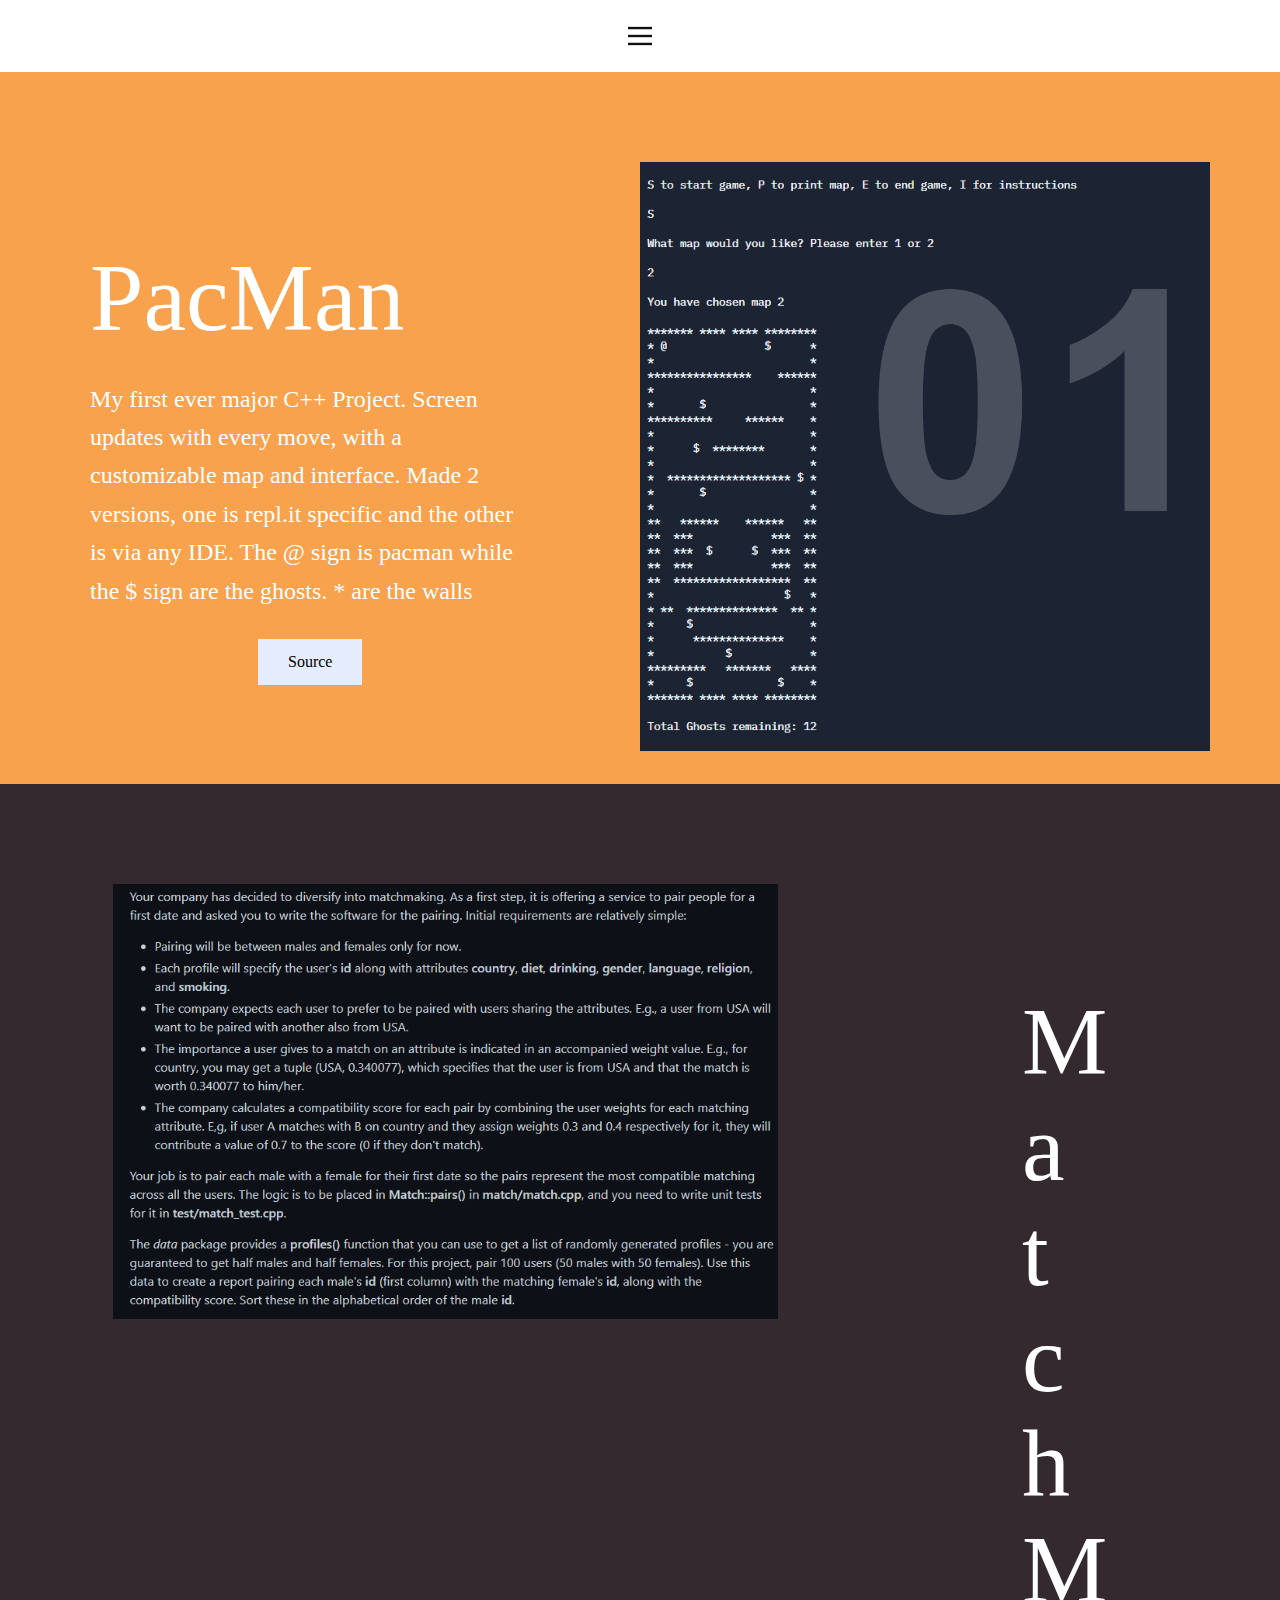
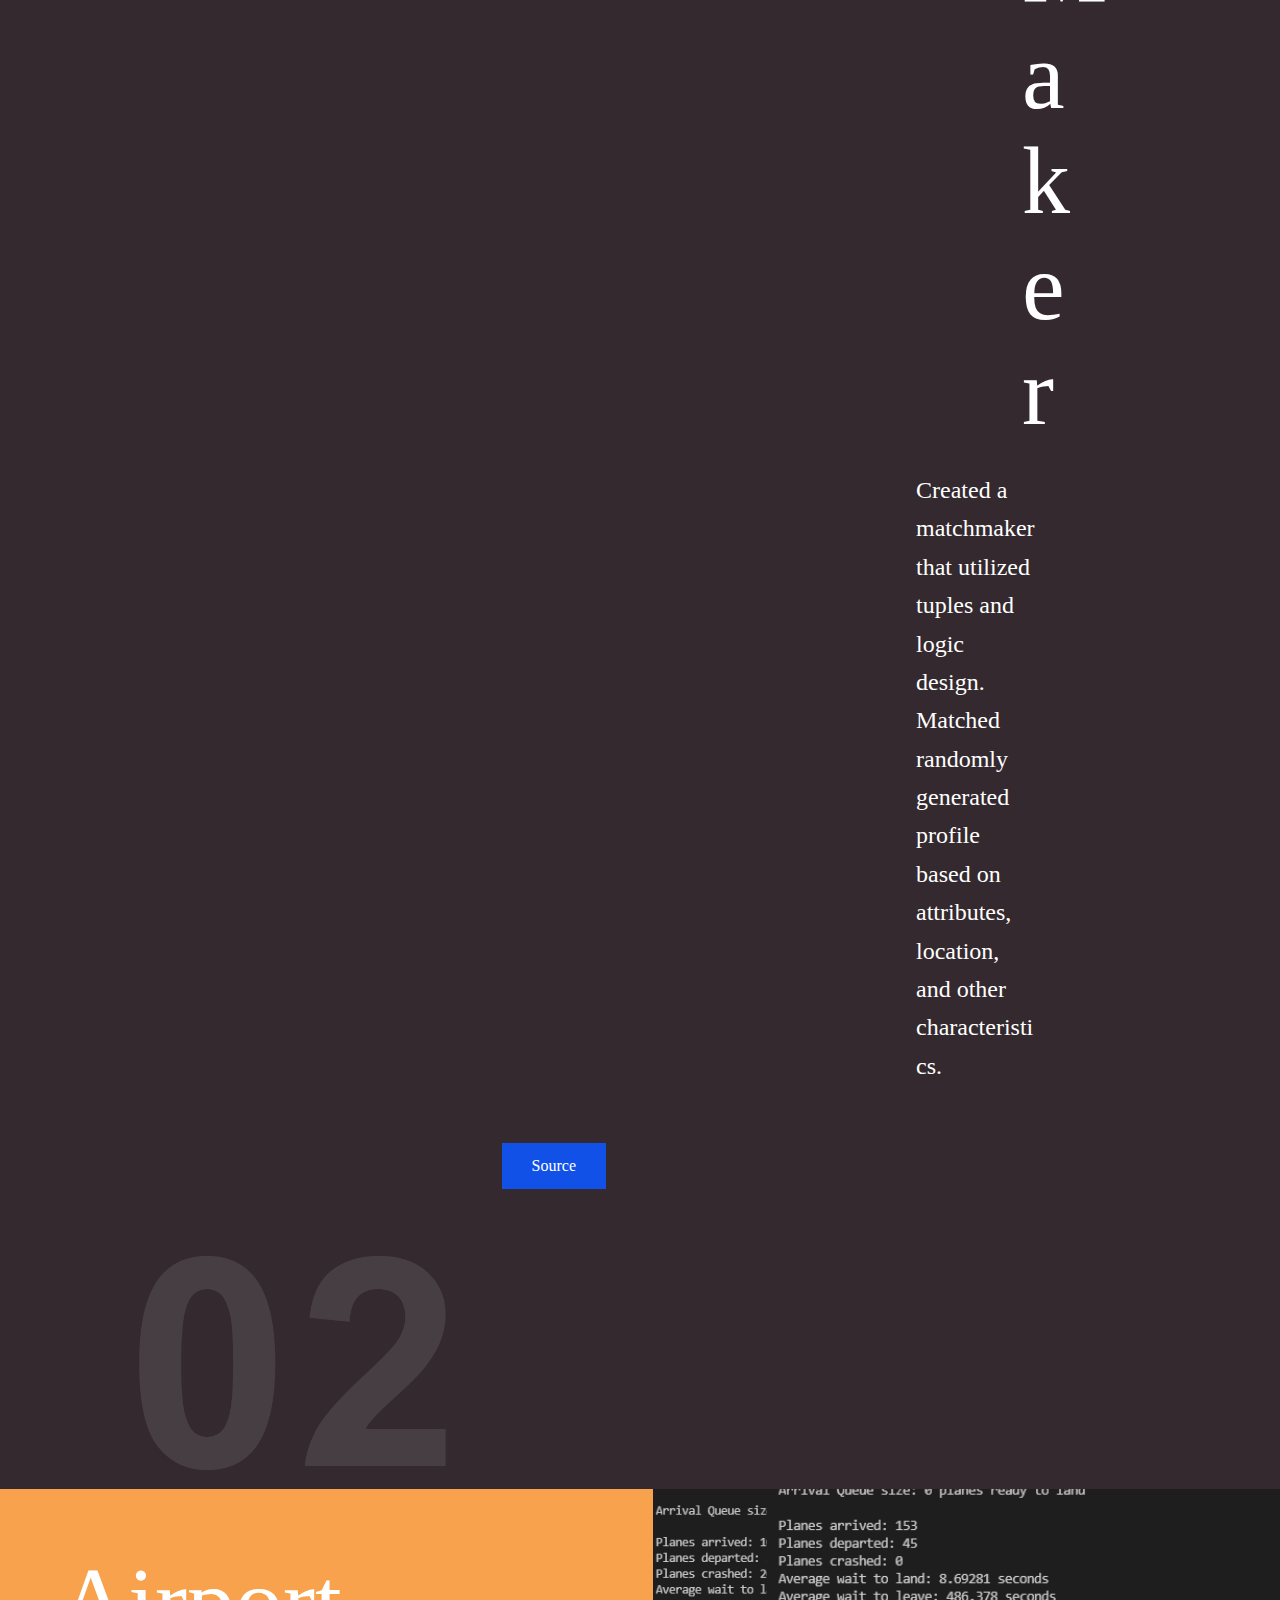
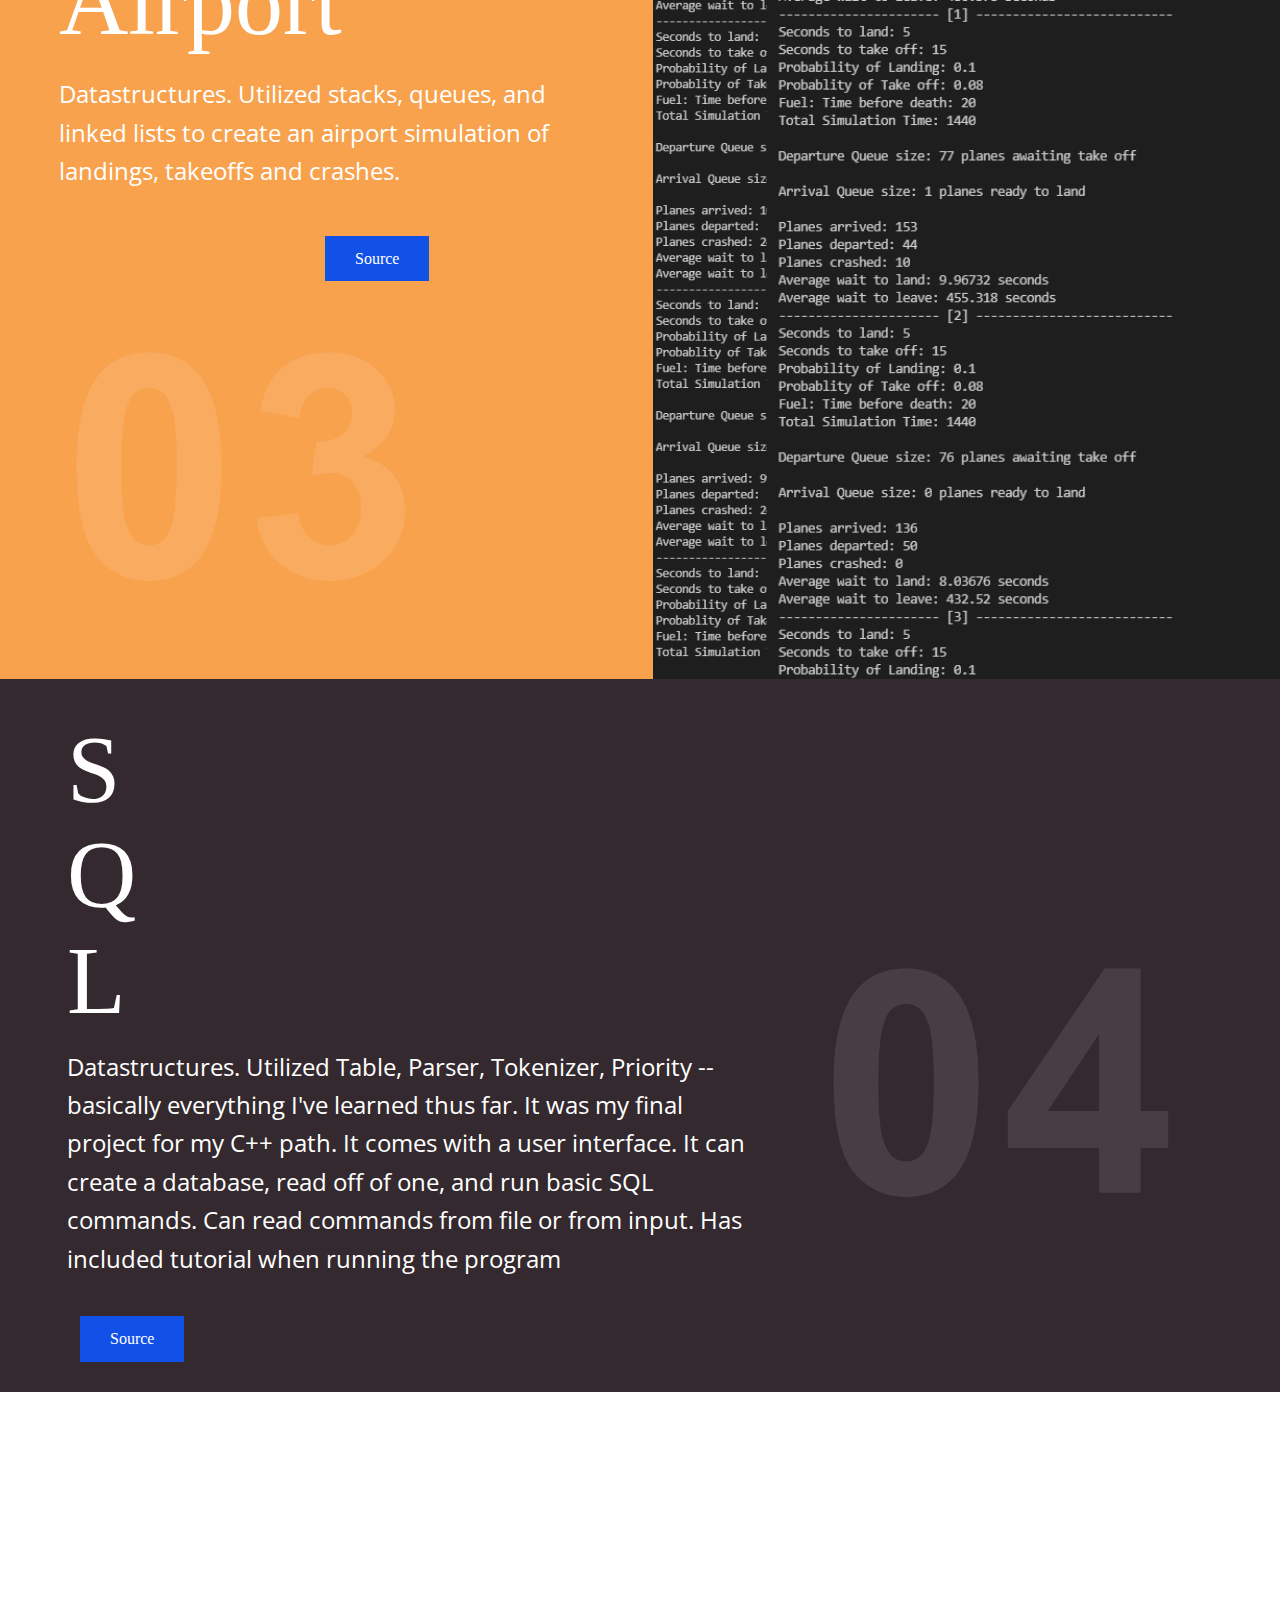
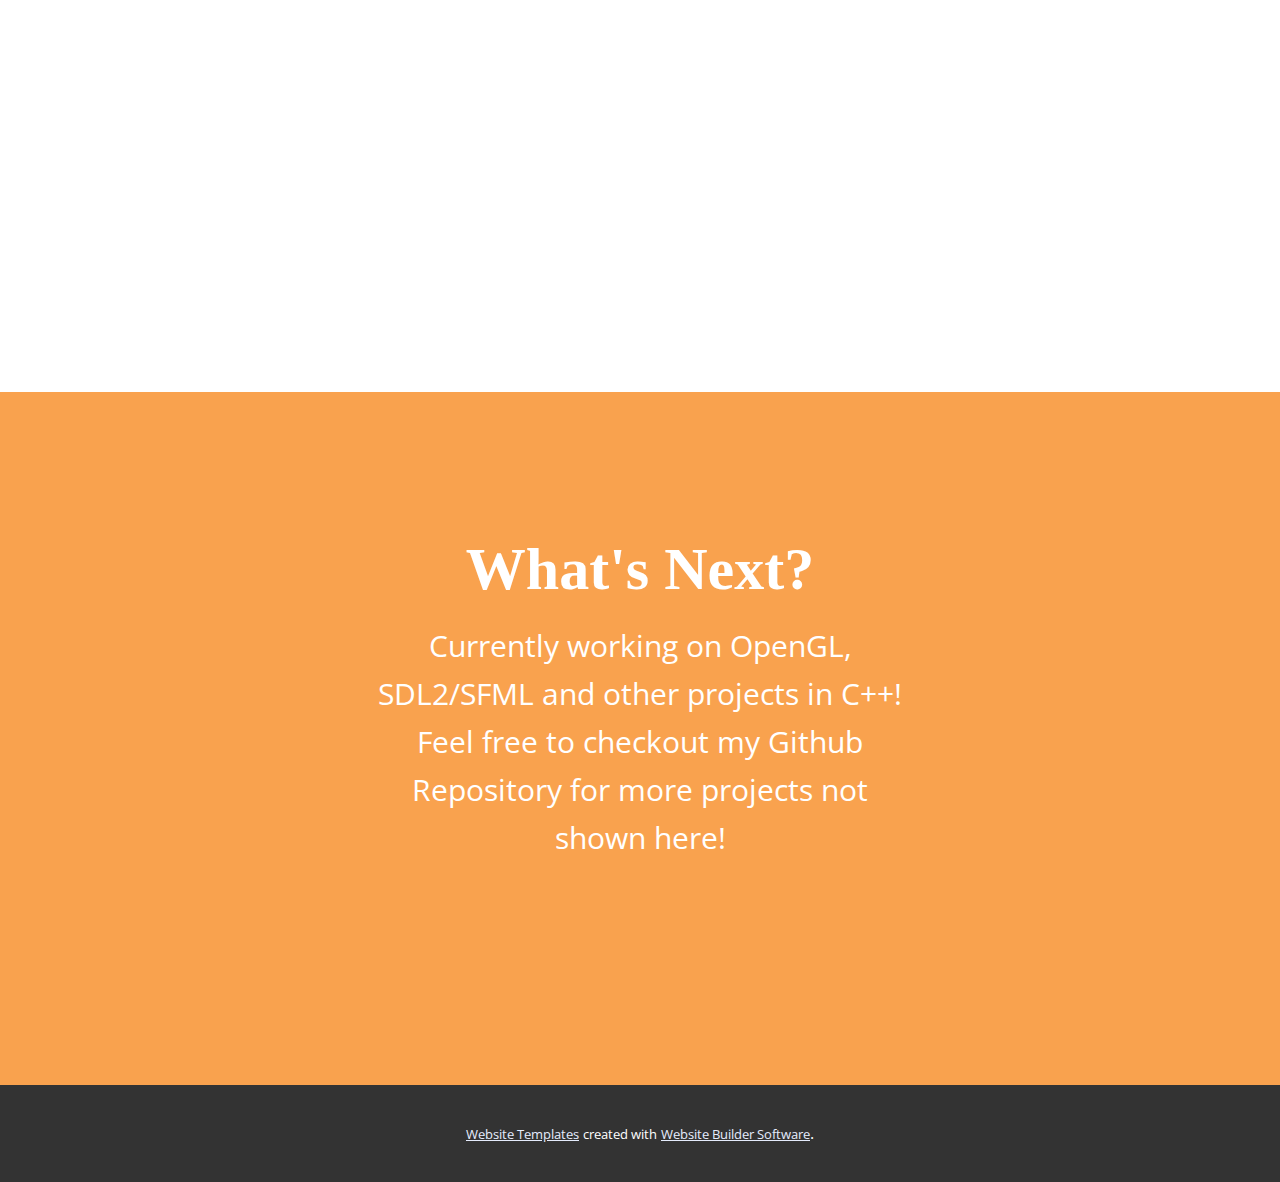
==== C++.html @ f7f58a4b "overhau;" ====
<!DOCTYPE html>
<html style="font-size: 16px;" lang="en"><head>
    <meta name="viewport" content="width=device-width, initial-scale=1.0">
    <meta charset="utf-8">
    <meta name="keywords" content="AroundMe, AroundMe: Everything you need to know!, AroundMe now lets you see who&amp;apos;s online for more efficient DM&amp;apos;ing, AroundMe is testing out a question-asking feature in Stories, AroundMe adds video chat!, How much does it cost?">
    <meta name="description" content="">
    <title>C++</title>
    <link rel="stylesheet" href="nicepage.css" media="screen">
<link rel="stylesheet" href="C++.css" media="screen">
    <script class="u-script" type="text/javascript" src="jquery-1.9.1.min.js" defer=""></script>
    <script class="u-script" type="text/javascript" src="nicepage.js" defer=""></script>
    <meta name="generator" content="Nicepage 5.2.4, nicepage.com">
    <link id="u-theme-google-font" rel="stylesheet" href="https://fonts.googleapis.com/css?family=Roboto:100,100i,300,300i,400,400i,500,500i,700,700i,900,900i|Open+Sans:300,300i,400,400i,500,500i,600,600i,700,700i,800,800i">
    
    
    
    
    
    
    
    <script type="application/ld+json">{
		"@context": "http://schema.org",
		"@type": "Organization",
		"name": ""
}</script>
    <meta name="theme-color" content="#1251e8">
    <meta property="og:title" content="C++">
    <meta property="og:type" content="website">
  </head>
  <body class="u-body u-xl-mode" data-lang="en"><header class="u-clearfix u-header u-header" id="sec-bdfa"><div class="u-clearfix u-sheet u-sheet-1">
        <nav class="u-align-left u-menu u-menu-hamburger u-offcanvas u-menu-1" data-responsive-from="XL">
          <div class="menu-collapse">
            <a class="u-button-style u-nav-link" href="#" style="padding: 4px 0px; font-size: calc(1em + 8px);">
              <svg class="u-svg-link" preserveAspectRatio="xMidYMin slice" viewBox="0 0 302 302" style=""><use xlink:href="#svg-5c50"></use></svg>
              <svg xmlns="http://www.w3.org/2000/svg" xmlns:xlink="http://www.w3.org/1999/xlink" version="1.1" id="svg-5c50" x="0px" y="0px" viewBox="0 0 302 302" style="enable-background:new 0 0 302 302;" xml:space="preserve" class="u-svg-content"><g><rect y="36" width="302" height="30"></rect><rect y="236" width="302" height="30"></rect><rect y="136" width="302" height="30"></rect>
</g><g></g><g></g><g></g><g></g><g></g><g></g><g></g><g></g><g></g><g></g><g></g><g></g><g></g><g></g><g></g></svg>
            </a>
          </div>
          <div class="u-nav-container">
            <ul class="u-nav u-unstyled u-nav-1"><li class="u-nav-item"><a class="u-button-style u-nav-link u-text-active-palette-1-base u-text-hover-palette-2-base" href="/C.html" style="padding: 10px 20px;">C++</a>
</li><li class="u-nav-item"><a class="u-button-style u-nav-link u-text-active-palette-1-base u-text-hover-palette-2-base" href="/Pythons.html" style="padding: 10px 20px;">Pythons</a>
</li><li class="u-nav-item"><a class="u-button-style u-nav-link u-text-active-palette-1-base u-text-hover-palette-2-base" href="/Javas.html" style="padding: 10px 20px;">Javas</a>
</li><li class="u-nav-item"><a class="u-button-style u-nav-link u-text-active-palette-1-base u-text-hover-palette-2-base" href="/Webs.html" style="padding: 10px 20px;">Webs</a>
</li><li class="u-nav-item"><a class="u-button-style u-nav-link u-text-active-palette-1-base u-text-hover-palette-2-base" href="/Home.html" style="padding: 10px 20px;">Home</a>
</li></ul>
          </div>
          <div class="u-nav-container-collapse">
            <div class="u-align-center u-black u-container-style u-inner-container-layout u-opacity u-opacity-95 u-sidenav">
              <div class="u-inner-container-layout u-sidenav-overflow">
                <div class="u-menu-close"></div>
                <ul class="u-align-center u-nav u-popupmenu-items u-unstyled u-nav-2"><li class="u-nav-item"><a class="u-button-style u-nav-link" href="/C.html">C++</a>
</li><li class="u-nav-item"><a class="u-button-style u-nav-link" href="/Pythons.html">Pythons</a>
</li><li class="u-nav-item"><a class="u-button-style u-nav-link" href="/Javas.html">Javas</a>
</li><li class="u-nav-item"><a class="u-button-style u-nav-link" href="/Webs.html">Webs</a>
</li><li class="u-nav-item"><a class="u-button-style u-nav-link" href="/Home.html">Home</a>
</li></ul>
              </div>
            </div>
            <div class="u-black u-menu-overlay u-opacity u-opacity-70"></div>
          </div>
        </nav>
      </div></header> 
    <section class="u-clearfix u-palette-3-light-1 u-section-1" id="sec-43a3">
      <div class="u-clearfix u-sheet u-sheet-1">
        <div class="u-clearfix u-expanded-width u-layout-wrap u-layout-wrap-1">
          <div class="u-layout">
            <div class="u-layout-row">
              <div class="u-container-style u-layout-cell u-left-cell u-size-30 u-layout-cell-1">
                <div class="u-container-layout u-container-layout-1">
                  <h1 class="u-custom-font u-text u-title u-text-1">PacMan</h1>
                  <p class="u-custom-font u-text u-text-2"> My first ever major C++ Project. Screen updates with every move, with a customizable map an​d interface. Made 2 versions, one is repl.it specific and the other is via any IDE. The @ sign is pacman while the $ sign are the ghosts. * are the walls</p>
                  <a href="https://github.com/TeachMeTW/Pacman" class="u-btn u-button-style u-custom-color-2 u-custom-font u-btn-1">Source</a>
                </div>
              </div>
              <div class="u-container-style u-image u-layout-cell u-right-cell u-size-30 u-image-1" data-image-width="701" data-image-height="909">
                <div class="u-container-layout">
                  <img src="/images/Untitled1.png" alt="" class="u-image u-image-contain u-image-default u-opacity u-opacity-20 u-image-2" data-image-width="522" data-image-height="447">
                </div>
              </div>
            </div>
          </div>
        </div>
      </div>
    </section>
    <section class="u-clearfix u-section-2" id="sec-5007">
      <div class="u-clearfix u-expanded-width u-layout-wrap u-layout-wrap-1">
        <div class="u-layout">
          <div class="u-layout-row">
            <div class="u-container-style u-layout-cell u-left-cell u-palette-2-dark-3 u-size-60 u-layout-cell-1">
              <div class="u-container-layout u-container-layout-1">
                <img class="u-image u-image-default u-image-1" src="/images/Match.png" alt="" data-image-width="856" data-image-height="561">
                <h1 class="u-custom-font u-text u-title u-text-1">MatchMaker</h1>
                <p class="u-custom-font u-text u-text-2"> Created a matchmaker that utilized tuples and logic design. Matched randomly generated profile based on attributes, location, and other characteristics.</p>
                <a href="https://github.com/TeachMeTW/Match-Project" class="u-btn u-button-style u-custom-font u-palette-1-base u-btn-1">Source</a>
                <img src="/images/Untitled12.png" alt="" class="u-image u-image-contain u-image-default u-opacity u-opacity-10 u-image-2" data-image-width="566" data-image-height="447">
              </div>
            </div>
          </div>
        </div>
      </div>
    </section>
    <section class="u-clearfix u-section-3" id="sec-a8e0">
      <div class="u-clearfix u-expanded-width-sm u-expanded-width-xs u-gutter-0 u-layout-wrap u-layout-wrap-1">
        <div class="u-layout">
          <div class="u-layout-row">
            <div class="u-container-style u-layout-cell u-palette-3-light-1 u-right-cell u-size-35 u-layout-cell-1">
              <div class="u-container-layout u-container-layout-1">
                <h1 class="u-custom-font u-text u-title u-text-1">Airport</h1>
                <p class="u-text u-text-2"> Datastructures. Utilized stacks, queues, and linked lists to create an airport simulation of landings, takeoffs and crashes.</p>
                <a href="https://github.com/TeachMeTW/Airport-Project" class="u-btn u-button-style u-custom-font u-palette-1-base u-btn-1">Source</a>
                <img src="/images/Untitled13.png" alt="" class="u-image u-image-contain u-image-default u-opacity u-opacity-10 u-image-1" data-image-width="566" data-image-height="447">
              </div>
            </div>
            <div class="u-container-style u-layout-cell u-left-cell u-size-25 u-layout-cell-2">
              <div class="u-container-layout u-container-layout-2">
                <img class="u-absolute-hcenter-sm u-absolute-hcenter-xs u-expanded u-image u-image-default" src="/images/68747470733a2f2f692e696d6775722e636f6d2f445261796976582e706e67.png" alt="" data-image-width="503" data-image-height="1194">
              </div>
            </div>
          </div>
        </div>
      </div>
      <img class="u-expanded-height u-hidden-sm u-hidden-xs u-image u-image-default u-image-3" src="/images/68747470733a2f2f692e696d6775722e636f6d2f427944635862332e706e67.png" alt="" data-image-width="492" data-image-height="1201">
    </section>
    <section class="u-clearfix u-valign-bottom-sm u-valign-middle-lg u-valign-middle-xl u-section-4" id="carousel_99ba">
      <div class="u-clearfix u-expanded-width u-layout-wrap u-layout-wrap-1">
        <div class="u-layout" style="">
          <div class="u-layout-row" style="">
            <div class="u-container-style u-layout-cell u-palette-2-dark-3 u-right-cell u-size-60 u-layout-cell-1">
              <div class="u-container-layout u-container-layout-1">
                <h1 class="u-custom-font u-text u-title u-text-1">SQL</h1>
                <img src="/images/Untitled14.png" alt="" class="u-image u-image-contain u-image-default u-opacity u-opacity-10 u-image-1" data-image-width="566" data-image-height="447">
                <p class="u-text u-text-2"> Datastructures. Utilized Table, Parser, Tokenizer, Priority -- basically everything I've learned thus far. It was my final project for my C++ path. It comes with a user interface. It can create a database, read off of one, and run basic SQL commands. Can read commands from file or from input. Has included tutorial when running the program</p>
                <a href="https://github.com/TeachMeTW/SQL-from-Scratch" class="u-btn u-button-style u-custom-font u-palette-1-base u-btn-1">Source</a>
              </div>
            </div>
          </div>
        </div>
      </div>
    </section>
    <section class="u-clearfix u-video u-video-contain u-section-5" id="sec-b3c8">
      <div class="u-background-video u-expanded u-video-contain" style="">
        <div class="embed-responsive embed-responsive-1">
          <iframe style="position: absolute;top: 0;left: 0;width: 100%;height: 100%;" class="embed-responsive-item" src="https://www.youtube.com/embed/dVP_CAIB-IY?playlist=dVP_CAIB-IY&amp;loop=1&amp;mute=1&amp;showinfo=0&amp;controls=0&amp;start=0&amp;autoplay=1" data-autoplay="1" frameborder="0" allowfullscreen=""></iframe>
        </div>
      </div>
      <div class="u-clearfix u-sheet u-sheet-1"></div>
    </section>
    <section class="u-clearfix u-palette-3-light-1 u-section-6" id="sec-a068">
      <div class="u-clearfix u-sheet u-sheet-1">
        <div class="u-align-center u-container-style u-expanded-width-xs u-group u-group-1">
          <div class="u-container-layout u-valign-middle u-container-layout-1">
            <h2 class="u-custom-font u-text u-text-1">What's Next?</h2>
            <p class="u-text u-text-2">Currently working on OpenGL, SDL2/SFML and other projects in C++! Feel free to checkout my Github Repository for more projects not shown here!</p>
          </div>
        </div>
      </div>
    </section>
    
    
    
    <section class="u-backlink u-clearfix u-grey-80">
      <a class="u-link" href="https://nicepage.com/website-templates" target="_blank">
        <span>Website Templates</span>
      </a>
      <p class="u-text">
        <span>created with</span>
      </p>
      <a class="u-link" href="" target="_blank">
        <span>Website Builder Software</span>
      </a>. 
    </section>
  
</body></html>
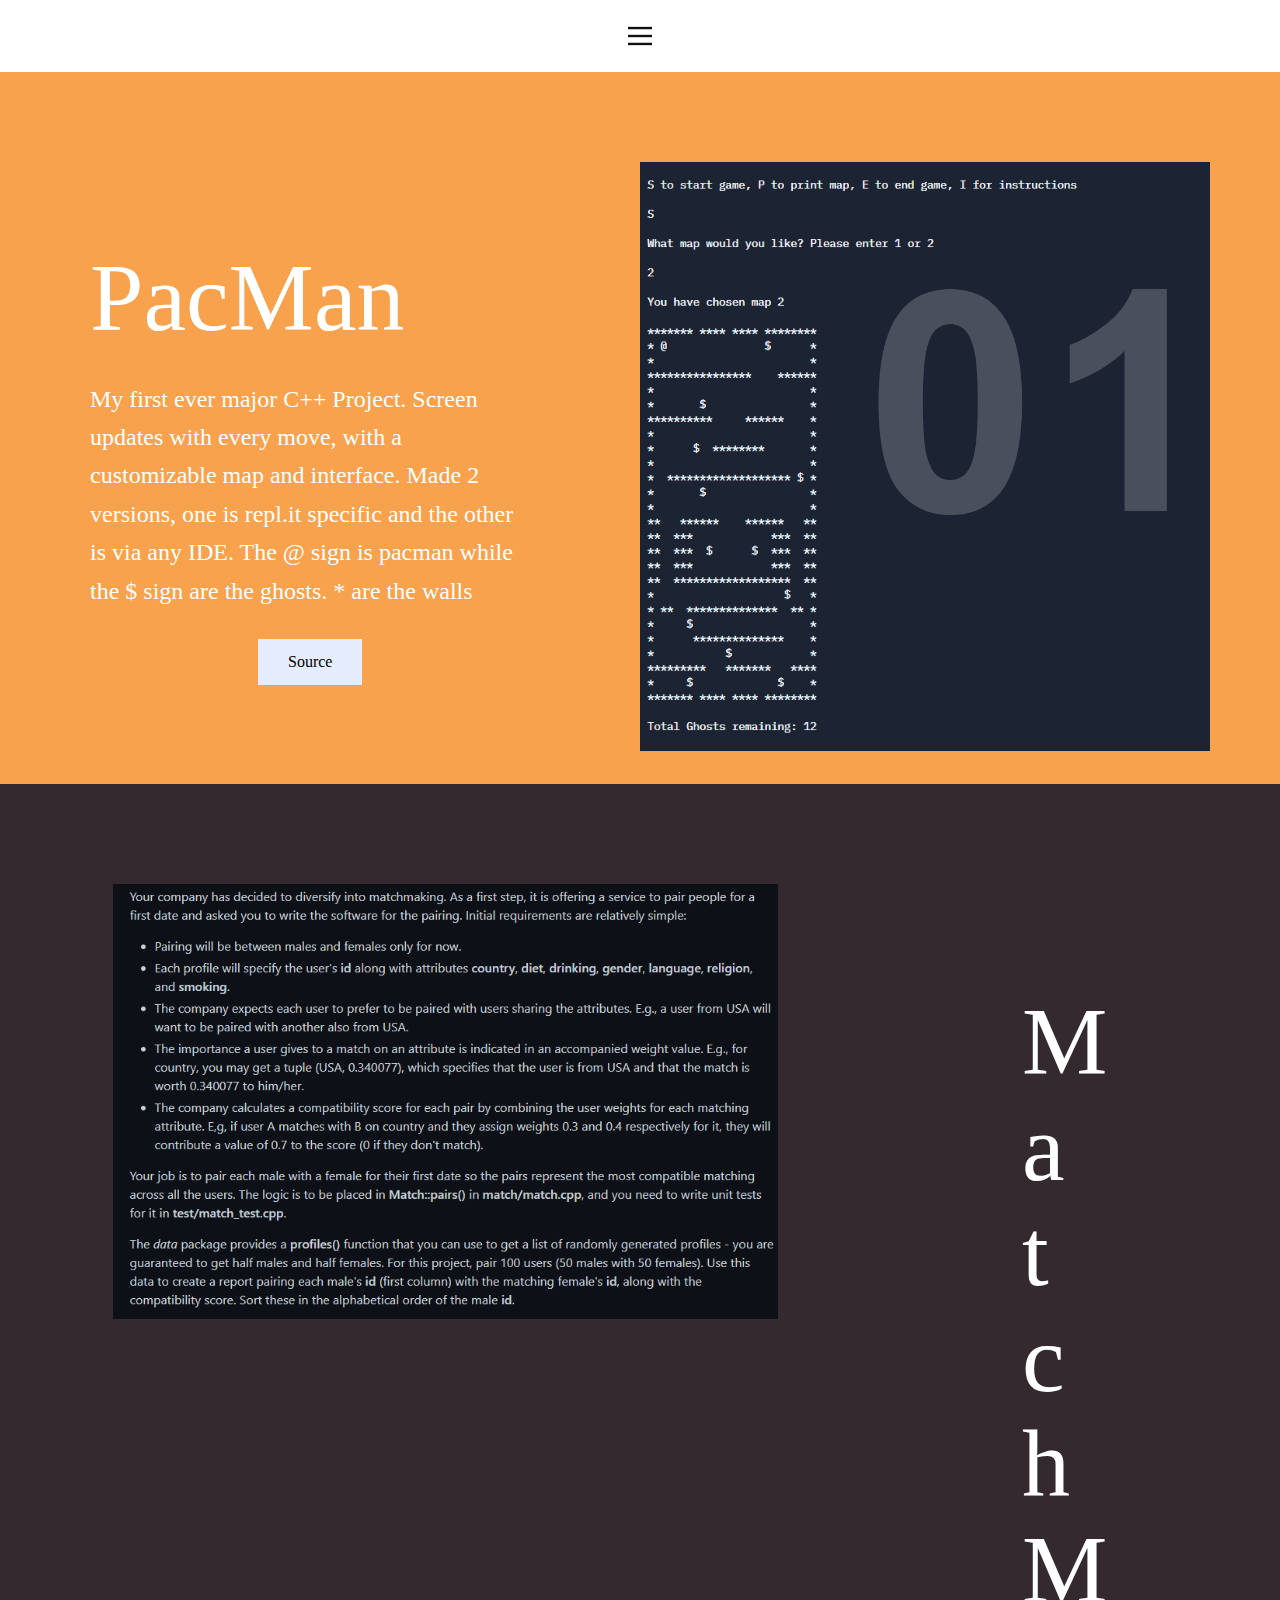
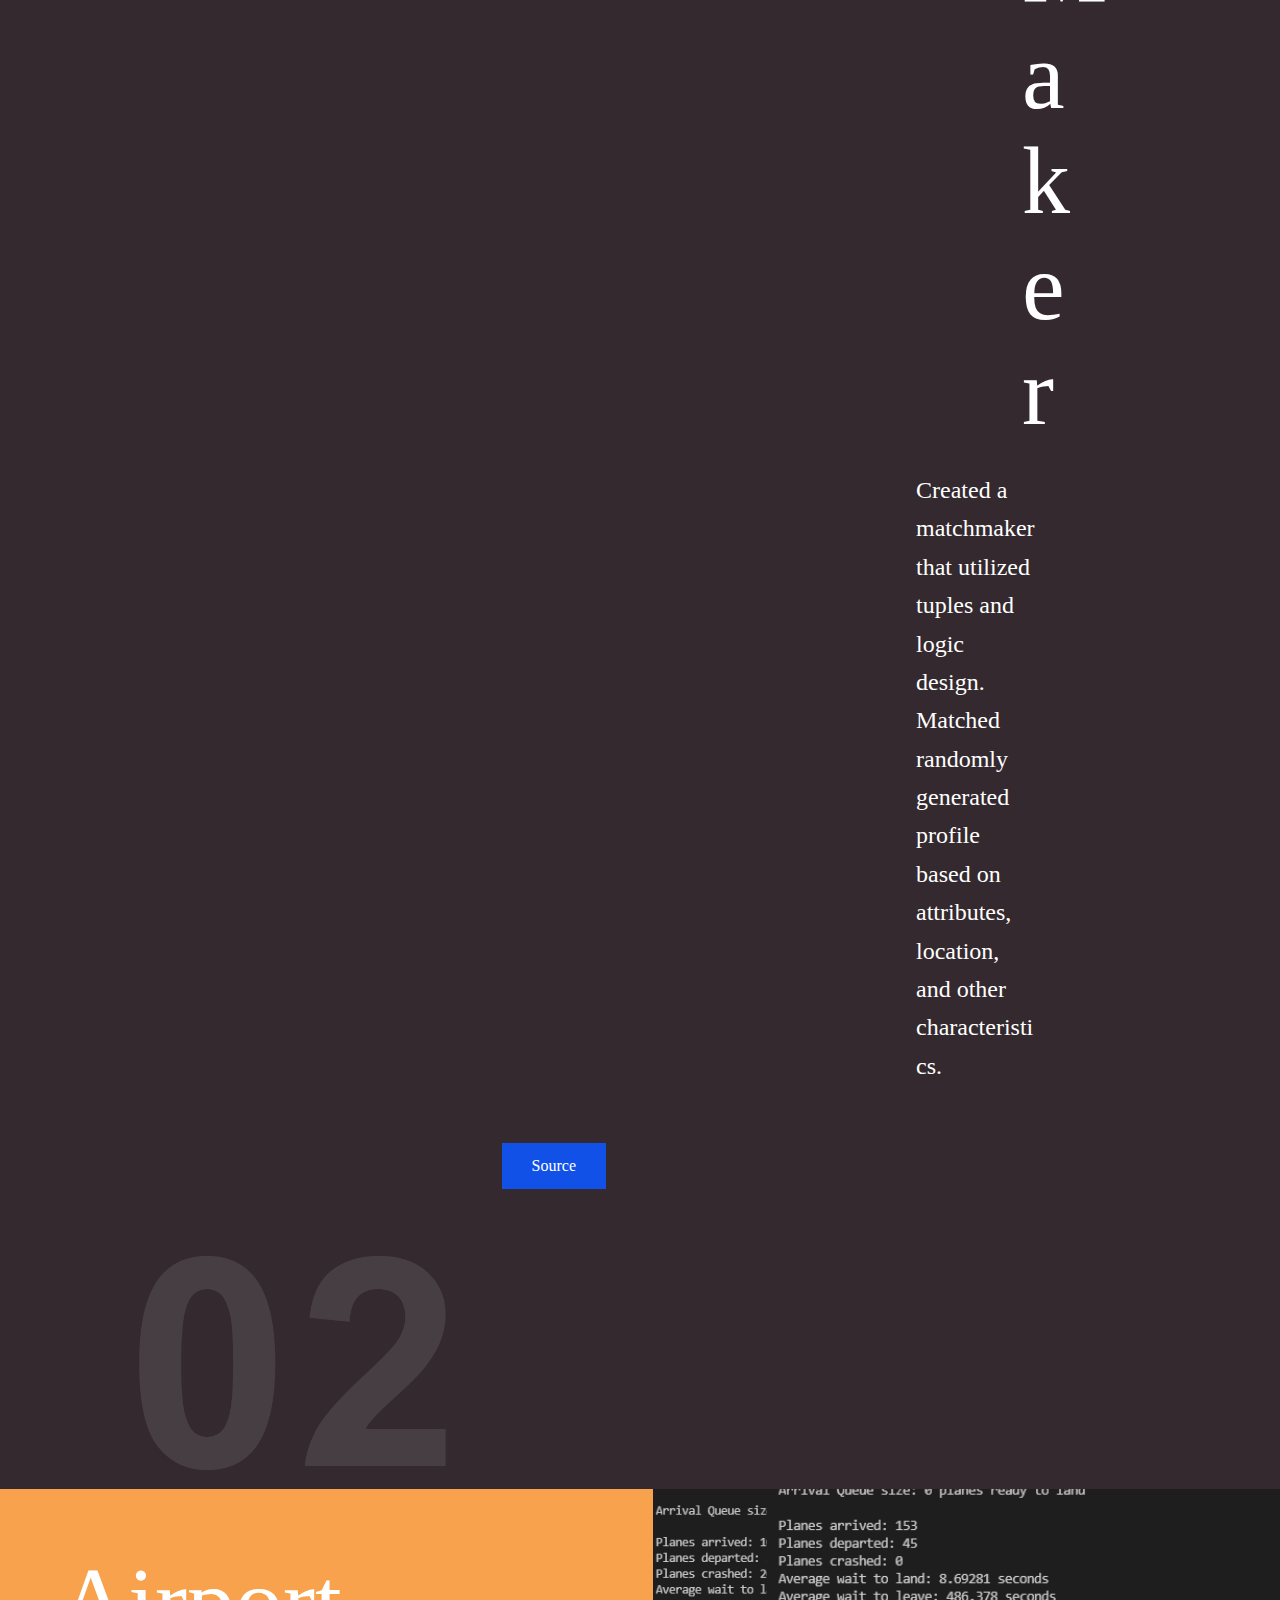
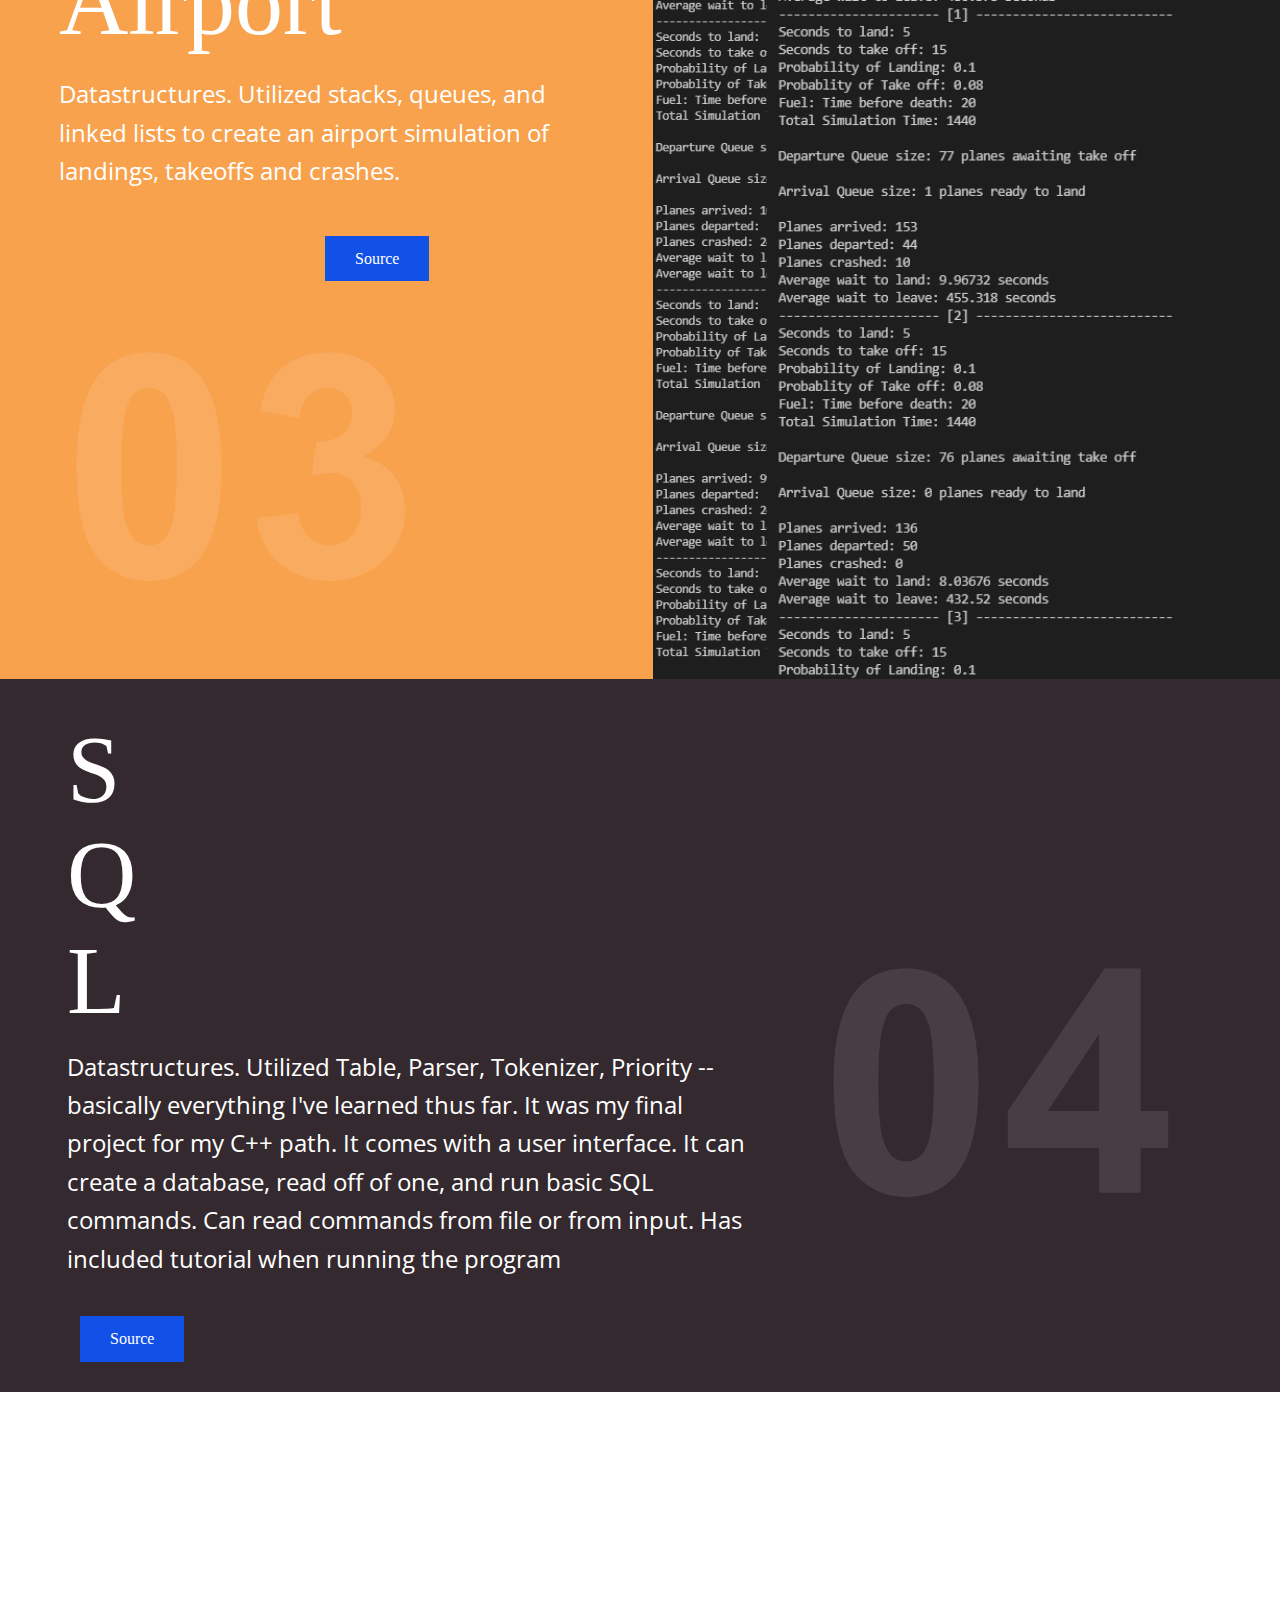
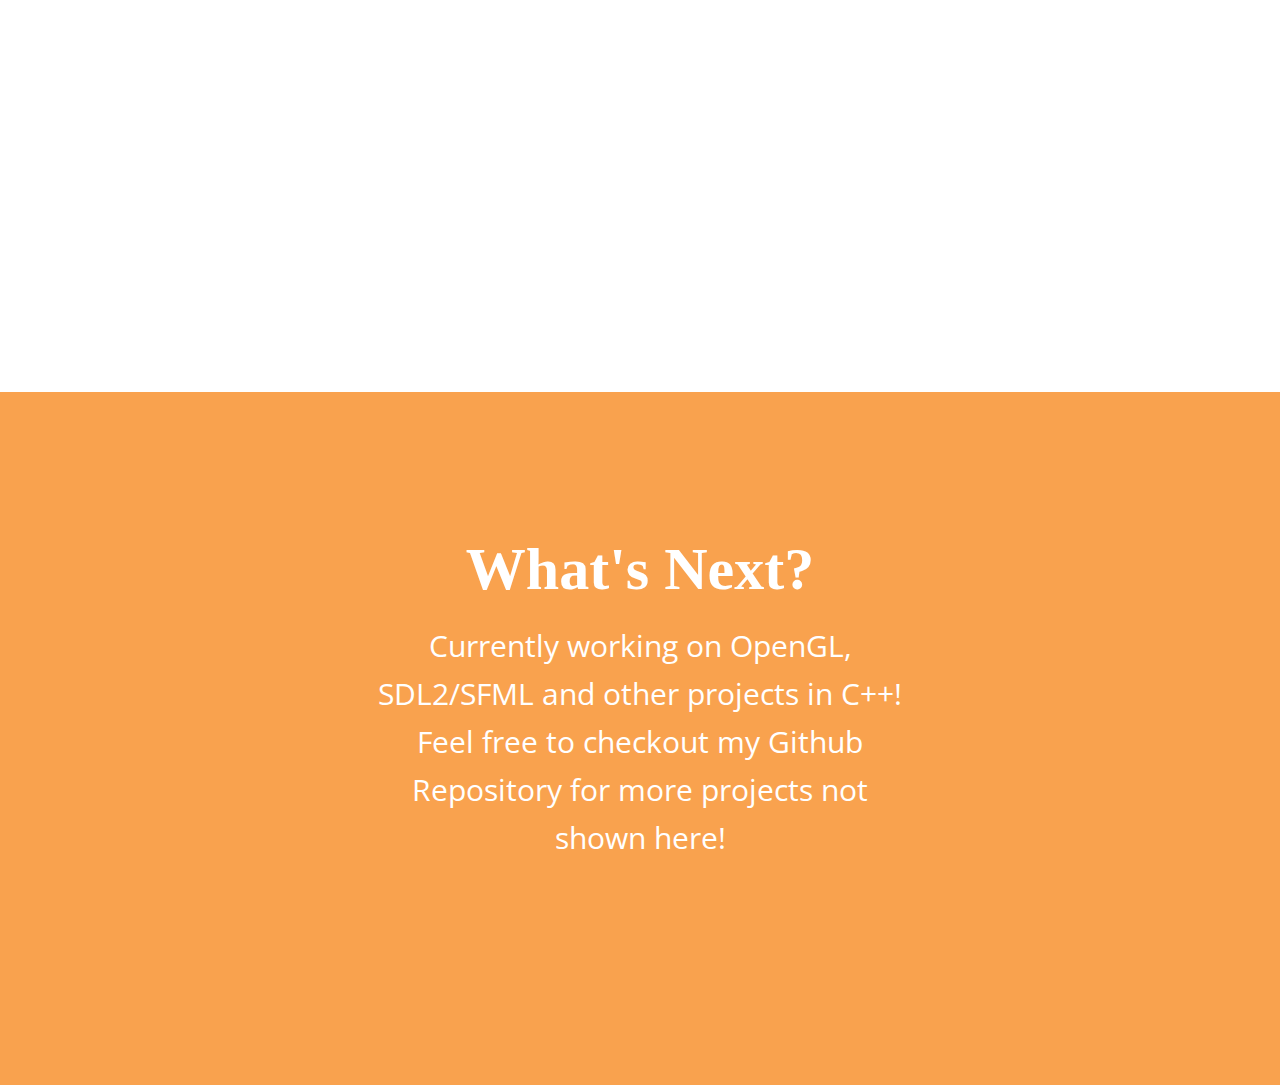
==== commit dfe94ec1: "removed foot" ====
--- a/C++.html
+++ b/C++.html
@@ -157,17 +157,6 @@
     </section>
     
     
-    
-    <section class="u-backlink u-clearfix u-grey-80">
-      <a class="u-link" href="https://nicepage.com/website-templates" target="_blank">
-        <span>Website Templates</span>
-      </a>
-      <p class="u-text">
-        <span>created with</span>
-      </p>
-      <a class="u-link" href="" target="_blank">
-        <span>Website Builder Software</span>
-      </a>. 
-    </section>
+  
   
 </body></html>